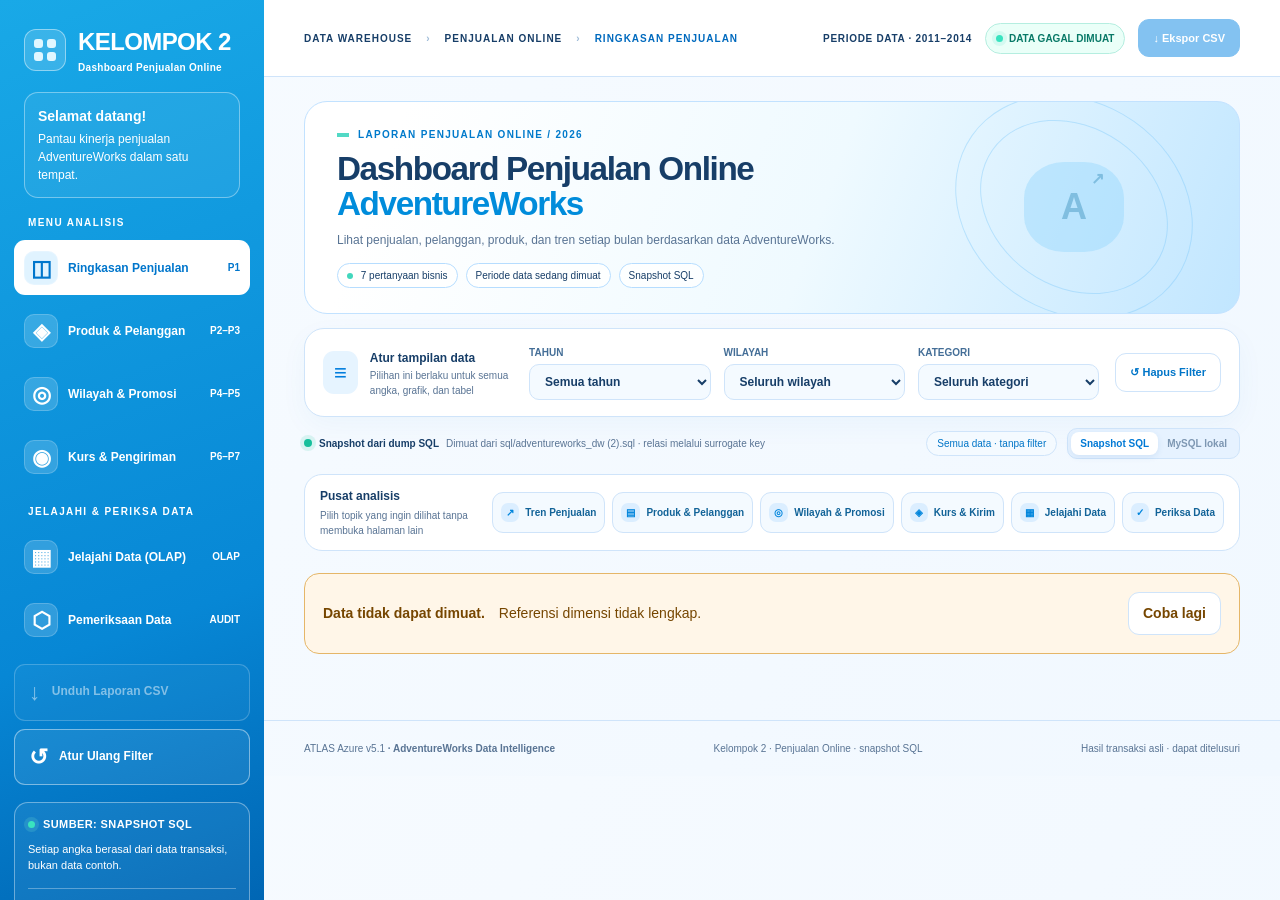
==== dashboard/index.html @ 4f537c94 "wip: simpan progres audit pertemuan 12" ====
<!doctype html>
<html lang="id">
<head>
  <meta charset="utf-8">
  <meta name="viewport" content="width=device-width, initial-scale=1">
  <meta name="theme-color" content="#0789d8">
  <meta name="color-scheme" content="light">
  <meta http-equiv="Content-Security-Policy" content="default-src &#39;none&#39;; script-src &#39;self&#39;; style-src &#39;self&#39; &#39;unsafe-inline&#39;; img-src &#39;self&#39; data:; connect-src &#39;self&#39;; font-src &#39;self&#39;; base-uri &#39;none&#39;; object-src &#39;none&#39;; form-action &#39;none&#39;">
  <meta name="description" content="AdventureWorks Online Sales Intelligence — dashboard berbasis data faktual dalam repository, dengan audit sumber dan OLAP explorer.">
  <title>ATLAS Azure v5.1 · Dashboard AdventureWorks</title>
  <link rel="stylesheet" href="assets/dashboard.css">
</head>
<body>
<a class="page-skip" href="#main-content">Langsung ke konten dashboard</a>
<div class="app-shell">
  <aside class="sidebar" id="sidebar" aria-label="Menu utama dashboard">
    <div class="sidebar-frame">
      <div class="brand">
        <div class="brand-glyph" aria-hidden="true"><i></i><i></i><i></i><i></i></div>
        <div><strong>KELOMPOK 2</strong><small>Dashboard Penjualan Online</small></div>
      </div>
      <div class="sidebar-intro"><strong>Selamat datang!</strong><span>Pantau kinerja penjualan AdventureWorks dalam satu tempat.</span></div>
      <div class="sidebar-main">
        <div class="workspace-label">MENU ANALISIS</div>
        <nav class="nav-stack" aria-label="Analisis penjualan">
          <button class="nav-item active" data-view="overview" type="button"><span class="nav-icon">◫</span><span>Ringkasan Penjualan</span><b>P1</b></button>
          <button class="nav-item" data-view="product" type="button"><span class="nav-icon">◈</span><span>Produk &amp; Pelanggan</span><b>P2–P3</b></button>
          <button class="nav-item" data-view="market" type="button"><span class="nav-icon">◎</span><span>Wilayah &amp; Promosi</span><b>P4–P5</b></button>
          <button class="nav-item" data-view="operations" type="button"><span class="nav-icon">◉</span><span>Kurs &amp; Pengiriman</span><b>P6–P7</b></button>
        </nav>
        <div class="workspace-label second">JELAJAHI &amp; PERIKSA DATA</div>
        <nav class="nav-stack" aria-label="Penelusuran dan pemeriksaan data">
          <button class="nav-item" data-view="olap" type="button"><span class="nav-icon">▦</span><span>Jelajahi Data (OLAP)</span><b>OLAP</b></button>
          <button class="nav-item" data-view="audit" type="button"><span class="nav-icon">⬡</span><span>Pemeriksaan Data</span><b>AUDIT</b></button>
        </nav>
      </div>
      <div class="sidebar-tools" aria-label="Tindakan cepat">
        <button class="sidebar-tool" id="sidebar-export" type="button"><span aria-hidden="true">↓</span> Unduh Laporan CSV</button>
        <button class="sidebar-tool" id="sidebar-reset" type="button"><span aria-hidden="true">↺</span> Atur Ulang Filter</button>
      </div>
      <div class="sidebar-bottom">
        <div class="side-data-label"><span class="live-dot"></span><span id="sidebar-source">SUMBER: SNAPSHOT SQL</span></div>
        <p>Setiap angka berasal dari data transaksi, bukan data contoh.</p>
        <div class="sidebar-divider"></div>
        <span class="side-caption">KELOMPOK 2 · DATA WAREHOUSE</span>
        <strong>AdventureWorks · 2026</strong>
      </div>
    </div>
  </aside>
  <div class="overlay" id="sidebar-overlay" hidden></div>
  <div class="main-shell">
    <header class="topbar"><button id="menu-toggle" class="icon-button mobile-menu" aria-label="Buka menu">☰</button><div class="crumb">DATA WAREHOUSE <span>›</span> PENJUALAN ONLINE <span>›</span> <strong id="crumb-current">RINGKASAN</strong></div><div class="top-actions"><span class="top-date">PERIODE DATA · 2011–2014</span><span class="status-chip"><i></i><span id="status-text">MEMUAT DATA</span></span><button class="toolbar-button" id="export-button" title="Unduh data sesuai filter">↓ <span>Ekspor CSV</span></button></div></header>
    <main id="main-content" tabindex="-1">
      <section class="hero"><div class="hero-glow"></div><div class="hero-content"><div class="eyebrow"><span class="tiny-block"></span> LAPORAN PENJUALAN ONLINE / 2026</div><h1 id="page-heading">Dashboard Penjualan Online<br><em>AdventureWorks</em></h1><p id="page-subtitle">Lihat penjualan, pelanggan, produk, dan tren setiap bulan berdasarkan data AdventureWorks.</p><div class="hero-pills"><span><i class="mini-dot"></i> 7 pertanyaan bisnis</span><span id="hero-months">Periode data sedang dimuat</span><span id="hero-source">Snapshot SQL</span></div></div><div class="hero-art" aria-hidden="true"><div class="orbit orbit-a"></div><div class="orbit orbit-b"></div><div class="orbit-center">A<span>↗</span></div><div class="grid-dots"></div></div></section>
      <section class="filter-deck" aria-label="Filter global"><div class="filter-head"><span class="filter-icon">≡</span><div><strong>Atur tampilan data</strong><small>Pilihan ini berlaku untuk semua angka, grafik, dan tabel</small></div></div><div class="filter-fields"><label>Tahun<select id="year-filter"><option value="">Semua tahun</option></select></label><label >Wilayah<select id="region-filter"><option value="">Seluruh wilayah</option></select></label><label>Kategori<select id="category-filter"><option value="">Seluruh kategori</option></select></label></div><button id="reset-button" class="reset-button">↺ Hapus Filter</button></section>
      <div class="source-row"><span class="source-notice"><span class="source-ring"></span><strong id="source-title">Snapshot dari dump SQL</strong><span id="source-description">Dimuat dari sql/adventureworks_dw (2).sql · relasi melalui surrogate key</span></span><span class="live-filter-chip" id="active-filter-count">Semua data · tanpa filter</span><div class="source-toggle" role="group" aria-label="Pilih sumber data"><button class="selected" id="mode-zip" aria-pressed="true">Snapshot SQL</button><button id="mode-live" aria-pressed="false" disabled title="Menunggu pemeriksaan ketersediaan API lokal">MySQL lokal</button></div></div>

      <section class="quick-panel" aria-label="Navigasi cepat untuk tujuh pertanyaan bisnis">
        <div class="quick-intro"><b>Pusat analisis</b><span>Pilih topik yang ingin dilihat tanpa membuka halaman lain</span></div>
        <div class="quick-actions">
          <button type="button" class="quick-action" data-jump="overview"><span class="qa-symbol" aria-hidden="true">↗</span><span>Tren Penjualan</span></button>
          <button type="button" class="quick-action" data-jump="product"><span class="qa-symbol" aria-hidden="true">▤</span><span>Produk &amp; Pelanggan</span></button>
          <button type="button" class="quick-action" data-jump="market"><span class="qa-symbol" aria-hidden="true">◎</span><span>Wilayah &amp; Promosi</span></button>
          <button type="button" class="quick-action" data-jump="operations"><span class="qa-symbol" aria-hidden="true">◈</span><span>Kurs &amp; Kirim</span></button>
          <button type="button" class="quick-action" data-jump="olap"><span class="qa-symbol" aria-hidden="true">▦</span><span>Jelajahi Data</span></button>
          <button type="button" class="quick-action" data-jump="audit"><span class="qa-symbol" aria-hidden="true">✓</span><span>Periksa Data</span></button>
        </div>
      </section>
      <div class="alert" id="error-banner" hidden><strong>Data tidak dapat dimuat.</strong><span id="error-message"></span><button id="retry-button">Coba lagi</button></div>
      <div class="data-content" id="data-content" aria-live="polite">
       <section class="view" id="view-overview">
        <div class="section-top"><div><span class="section-index">01 / RINGKASAN KINERJA</span><h2>Kinerja penjualan</h2></div><span class="section-note" id="date-range">—</span></div>
        <div class="kpi-grid">
          <article class="kpi kpi-featured"><div class="kpi-top"><span>Nilai Penjualan</span><span class="kpi-glyph">↗</span></div><strong id="kpi-revenue">—</strong><p>Total nilai dari seluruh detail transaksi</p><div class="kpi-shine"></div></article>
          <article class="kpi"><div class="kpi-top"><span>Pesanan Unik</span><span class="kpi-glyph">▢</span></div><strong id="kpi-orders">—</strong><p>Setiap nomor pesanan dihitung satu kali</p><div class="kpi-accent indigo"></div></article>
          <article class="kpi"><div class="kpi-top"><span>Pelanggan Aktif</span><span class="kpi-glyph">♧</span></div><strong id="kpi-customers">—</strong><p>Jumlah pelanggan yang melakukan pembelian</p><div class="kpi-accent teal"></div></article>
          <article class="kpi"><div class="kpi-top"><span>Rata-rata per Pesanan</span><span class="kpi-glyph">≈</span></div><strong id="kpi-aov">—</strong><p>Total penjualan dibagi jumlah pesanan</p><div class="kpi-accent amber"></div></article>
        </div>
        <div class="card full chart-card"><div class="card-head"><div><span class="section-index">P1 · TREN BULANAN</span><h3>Tren penjualan bulanan</h3><p>Lihat perkembangan penjualan setiap bulan. Arahkan kursor ke grafik untuk melihat angka.</p></div><div class="chart-meta"><strong id="trend-months">—</strong><small>bulan terpilih</small></div></div><div class="line-wrap"><svg id="sales-chart" viewBox="0 0 900 280" role="img" aria-label="Grafik nilai penjualan setiap bulan"></svg></div><div class="chart-footer"><span><i class="legend-swatch"></i> Nilai penjualan</span><span>Rentang waktu transaksi · per bulan</span></div></div>
        <div class="two-col"><article class="card"><div class="card-head"><div><span class="section-index">P2 · KONTRIBUSI KATEGORI</span><h3>Kategori paling bernilai</h3><p>Persentase kontribusi terhadap total nilai penjualan.</p></div></div><div class="metric-bars" id="overview-categories"></div></article><article class="card"><div class="card-head"><div><span class="section-index">P4 · WILAYAH PENJUALAN</span><h3>Wilayah teratas</h3><p>Perbandingan nilai penjualan dari masing-masing wilayah.</p></div></div><div class="metric-bars" id="overview-territories"></div></article></div>
       </section>
       <section class="view" id="view-product" hidden><div class="section-top"><div><span class="section-index">02 / PRODUK DAN PELANGGAN</span><h2>Produk & pelanggan</h2></div><span class="section-note">P2 · P3</span></div><div class="mini-kpi-row"><div class="mini-kpi"><span>Unit Terjual</span><strong id="products-units">—</strong></div><div class="mini-kpi"><span>Kategori Berkontribusi</span><strong id="products-category-count">—</strong></div><div class="mini-kpi"><span>Produk Teratas</span><strong class="long-kpi" id="products-leading">—</strong></div></div><div class="two-col"><article class="card"><div class="card-head"><div><span class="section-index">P2 · PERINGKAT PRODUK</span><h3>Produk dengan penjualan tertinggi</h3><p>Peringkat produk berdasarkan data yang sedang kamu pilih.</p></div></div><div class="metric-bars" id="product-bars"></div></article><article class="card"><div class="card-head"><div><span class="section-index">P2 · KOMPOSISI KATEGORI</span><h3>Komposisi kategori</h3><p>Nilai penjualan dan jumlah unit untuk setiap kategori.</p></div></div><div class="mix-list" id="category-mix"></div></article></div><article class="card full"><div class="card-head"><div><span class="section-index">P3 · PELANGGAN TERATAS</span><h3>Pelanggan dengan kontribusi terbesar</h3><p>Setiap pesanan pelanggan dihitung satu kali.</p></div></div><div class="search-tools"><label for="customer-search">Cari pelanggan pada data terpilih</label><input id="customer-search" type="search" autocomplete="off" maxlength="100" placeholder="Ketik nama atau ID pelanggan…" aria-label="Cari dalam tabel pelanggan teratas" /><small id="customer-search-count">Mencari seluruh pelanggan pada filter aktif</small></div><div class="table-scroller"><table><thead><tr><th>#</th><th>Pelanggan</th><th class="right">Pesanan</th><th class="right">Nilai penjualan</th></tr></thead><tbody id="customers-table"></tbody></table></div></article></section>
       <section class="view" id="view-market" hidden><div class="section-top"><div><span class="section-index">03 / WILAYAH DAN PROMOSI</span><h2>Wilayah & promosi</h2></div><span class="section-note">P4 · P5</span></div><div class="two-col"><article class="card"><div class="card-head"><div><span class="section-index">P4 · PERINGKAT WILAYAH</span><h3>Penjualan per wilayah</h3><p>Berdasarkan wilayah penjualan yang tercatat pada transaksi.</p></div></div><div class="metric-bars" id="market-territories"></div></article><article class="card"><div class="card-head"><div><span class="section-index">P4 · KONTRIBUSI REGIONAL</span><h3>Distribusi grup regional</h3><p>Amerika Utara, Eropa, dan Pasifik.</p></div></div><div class="mix-list" id="region-mix"></div></article></div><article class="card full"><div class="card-head"><div><span class="section-index">P5 · ANALISIS PROMOSI</span><h3>Promosi yang tercatat pada transaksi</h3><p>Persentase program promosi berbeda dari diskon yang benar-benar terpakai.</p></div><div class="highlight-stat"><strong id="tagged-sales">—</strong><small>revenue berlabel promosi</small></div></div><div class="table-scroller"><table><thead><tr><th>Program promosi</th><th>Jenis</th><th class="right">Tarif referensi</th><th class="right">Detail</th><th class="right">Pesanan</th><th class="right">Nilai penjualan</th></tr></thead><tbody id="promos-table"></tbody></table></div></article><article class="insights-strip"><div><span class="insights-label">P5 · ESTIMASI DISKON PROMOSI</span><strong id="promo-estimate">—</strong><small>Nilai perkiraan berdasarkan persentase promosi, bukan potongan harga yang benar-benar diterapkan.</small></div><div><span class="insights-label">P3 · PELANGGAN BERNILAI TINGGI</span><strong id="vip-count">—</strong><small>Pelanggan dengan nilai penjualan di atas 10.000 satuan sumber pada pilihan filter saat ini</small></div><div><span class="insights-label">P3 · PELANGGAN BERULANG</span><strong id="repeat-count">—</strong><small>Pelanggan yang melakukan setidaknya dua pesanan berbeda</small></div></article>
       </section>
       <section class="view" id="view-operations" hidden><div class="section-top"><div><span class="section-index">04 / KURS DAN PENGIRIMAN</span><h2>Kurs & pengiriman</h2></div><span class="section-note">P6 · P7</span></div><div class="two-col"><article class="card"><div class="card-head"><div><span class="section-index">P6 · KELENGKAPAN DATA KURS</span><h3>Referensi kurs per pesanan</h3><p>Pesanan tanpa referensi kurs tidak otomatis berarti menggunakan dolar AS.</p></div></div><div class="donut-layout"><div class="donut" id="rate-donut"><div><strong id="rate-pct">—</strong><small>memiliki kurs</small></div></div><div class="donut-legend" id="rate-legend"></div></div><p class="small-note">Metrik ini memakai Setiap nomor pesanan dihitung satu kali — bukan jumlah baris detail.</p></article><article class="card"><div class="card-head"><div><span class="section-index">P7 · METODE PENGIRIMAN</span><h3>Metode pengiriman</h3><p>Jumlah pesanan berdasarkan cara pengiriman yang tercatat.</p></div></div><div class="metric-bars" id="shipping-bars"></div><div class="ops-footnote" id="shipping-note">Distribusi dihitung dari data terpilih.</div></article></div><article class="card full"><div class="card-head"><div><span class="section-index">P6 · RINCIAN MATA UANG</span><h3>Distribusi kode tujuan kurs</h3><p>Pesanan tanpa informasi kurs ditampilkan tersendiri, bukan dianggap sebagai transaksi USD.</p></div></div><div class="table-scroller"><table><thead><tr><th>Kode tujuan / status</th><th class="right">Pesanan unik</th><th class="right">Nilai penjualan</th><th class="right">Proporsi pesanan</th></tr></thead><tbody id="currencies-table"></tbody></table></div></article><article class="insights-strip mini"><div><span class="insights-label">P6 · TIDAK ADA REFERENSI KURS</span><strong id="unknown-rate-percent">—</strong><small>Proporsi pesanan yang tidak memiliki referensi kurs</small></div><div><span class="insights-label">INTERPRETASI</span><strong>Tanpa kurs ≠ pasti USD</strong><small>Referensi kurs yang kosong bukan berarti nilainya nol atau mata uangnya pasti dolar AS.</small></div></article></section>
       <section class="view" id="view-olap" hidden><div class="section-top"><div><span class="section-index">05 / JELAJAHI DATA OLAP</span><h2>Penelusuran OLAP</h2></div><span class="section-note">DRILL · SLICE · DICE</span></div><div class="olap-intro"><div class="olap-icon">▦</div><div><strong>Lihat data dari beberapa sudut pandang menggunakan data snapshot SQL.</strong><p>Penelusuran di halaman ini memakai agregasi JavaScript dari snapshot SQL, bukan hasil menjalankan MDX pada server Mondrian. Kode cube XML dan kueri MDX tersedia dalam paket OLAP terpisah.</p></div></div><div class="card full"><div class="card-head"><div><span class="section-index">PILIH SUDUT PANDANG DATA</span><h3>Pilih informasi yang ingin ditelusuri</h3><p>Semua angka mengikuti filter global di bagian atas.</p></div><div class="olap-controls"><label>Hierarki<select id="olap-hierarchy"><option value="time">Waktu</option><option value="product">Produk</option><option value="geo">Wilayah</option><option value="customer">Tipe pelanggan</option><option value="promo">Tipe promosi</option><option value="currency">Kurs / mata uang</option><option value="ship">Metode kirim</option></select></label><label>Ukuran<select id="olap-measure"><option value="revenue">Nilai Penjualan</option><option value="orders">Pesanan Unik</option><option value="units">Unit Terjual</option></select></label></div></div><div class="drill-toolbar"><div class="drill-steps" id="drill-steps"></div><div class="drill-actions"><button id="drill-back">← Naik level</button><button id="drill-next">Drill down →</button></div></div><div class="olap-bars" id="olap-bars"></div><p class="small-note" id="olap-note">—</p></div><div class="two-col"><article class="card"><div class="card-head"><div><span class="section-index">UKURAN ANALISIS</span><h3>Definisi ukuran</h3></div></div><div class="measure-list"><div><b>Sales Amount</b><span>SUM(line_total), aditif</span></div><div><b>Distinct Orders</b><span>COUNT(DISTINCT sales_order_id), nonaditif</span></div><div><b>Rata-rata per Pesanan</b><span>Sales Amount / Distinct Orders</span></div><div><b>Order Quantity</b><span>SUM(order_qty), aditif</span></div></div></article><article class="card"><div class="card-head"><div><span class="section-index">BERKAS PENDUKUNG MONDRIAN</span><h3>Berkas OLAP untuk pengujian Mondrian</h3></div></div><p class="file-list"><code>olap/adventureworks_online_sales.xml</code><span>XML schema Mondrian</span><code>olap/mdx/01-07-pertanyaan-bisnis.mdx</code><span>MDX P1–P7 + calculated member</span><code>olap/sql/rekonsiliasi_cube.sql</code><span>Verifikasi kesesuaian cube terhadap DW</span></p><p class="small-note">Runtime Mondrian/MDX belum dapat diverifikasi dari browser ini. Uji dengan Schema Workbench/Mondrian.</p></article></div></section>
       <section class="view" id="view-audit" hidden><div class="section-top"><div><span class="section-index">06 / PEMERIKSAAN DATA</span><h2>Pemeriksaan sumber & kualitas data</h2></div><span class="section-note">DATA ASLI · DAPAT DITELUSURI</span></div><div class="audit-hero"><div><span class="section-index">ASAL DATA</span><h3>Sumber dan hasil pemeriksaan</h3><p id="source-file">Arsip SQL pilihan: adventureworks_dw (2).sql</p></div><span class="verified-mark">✓ AGREGASI<br>TERVERIFIKASI</span></div><div class="audit-grid"><article class="card"><span class="section-index">PEMERIKSAAN DETAIL TRANSAKSI</span><h3 id="audit-rows">—</h3><p>Detail terpilih / detail unik</p></article><article class="card"><span class="section-index">KESESUAIAN JUMLAH PESANAN</span><h3 id="audit-orders">—</h3><p>Pesanan unik (bukan jumlah detail)</p></article><article class="card"><span class="section-index">REFERENSI KURS</span><h3 id="audit-rate">—</h3><p>Pesanan tanpa referensi kurs yang diketahui</p></article><article class="card"><span class="section-index">DISKON YANG DITERAPKAN</span><h3 id="audit-discount">—</h3><p>Baris dengan UnitPriceDiscount > 0</p></article></div><article class="card full"><div class="card-head"><div><span class="section-index">SUMBER DATA DAN BATAS PENGUJIAN</span><h3>Bagian yang sudah diperiksa dan masih perlu diuji</h3></div></div><div class="audit-rows"><div><span class="audit-dot ok"></span><div><b>Snapshot dibangun dari dump SQL proyek.</b><p>Seluruh detail fakta dimuat, lalu dihubungkan ke dimensi melalui surrogate key. Jumlah dan nilai pada halaman ini mengikuti filter global.</p></div></div><div><span class="audit-dot ok"></span><div><b>Definisi metrik dapat ditelusuri.</b><p>Penjualan = SUM(line_total), pesanan = COUNT(DISTINCT sales_order_id), unit = SUM(order_qty), pelanggan aktif = customer_id bisnis unik yang diketahui. Nilai penjualan ditampilkan dalam satuan sumber tanpa mengasumsikan konversi mata uang.</p></div></div><div><span class="audit-dot warn"></span><div><b>Unknown member dan kelengkapan referensi.</b><p id="audit-references">Menunggu data.</p><p id="audit-unknown">Menunggu data.</p></div></div><div><span class="audit-dot warn"></span><div><b>Eksplorasi snapshot berbeda dari eksekusi Mondrian.</b><p>Drill-down di browser merupakan agregasi JavaScript. Validasi XML tidak membuktikan kueri MDX berhasil dieksekusi; lihat laporan audit untuk bukti runtime.</p></div></div><div><span class="audit-dot warn"></span><div><b>Keterbatasan sumber.</b><p id="audit-source-notes">Dump historis tidak membuktikan keberhasilan ETL ulang atau kepatuhan standar kalender resmi.</p></div></div></div><div class="security-footnote"><span aria-hidden="true">?</span><span><strong>Sumber lokal:</strong> mode MySQL hanya tersedia ketika pemeriksaan API berhasil. Kredensial tetap berada di server. Snapshot tidak memerlukan kredensial database.</span></div><div class="hash-row">SOURCE SHA-256 <code id="source-hash">—</code></div></article></section>
      </div>
    </main>
    <footer class="footer"><span>ATLAS Azure v5.1 <b>· AdventureWorks Data Intelligence</b></span><span>Kelompok 2 · Penjualan Online · <span id="footer-source">snapshot SQL</span></span><span>Hasil transaksi asli · dapat ditelusuri</span></footer>
  </div>
</div>

<script src="assets/dashboard.js" defer></script>
</body>
</html>
---- dashboard/assets/dashboard.css ----
﻿/* Kelompok 2 — styles for the existing dashboard layout. */
:root{color-scheme:light;--blue:#007ddd;--ink:#173e68;--muted:#597494;--line:#cfe4fa;--pale:#f2f8fe;--teal:#05a992;--shadow:0 9px 28px #1b70ba0b}*{box-sizing:border-box}body{margin:0;background:linear-gradient(120deg,#f7fbff,#f1f8ff);font:14px/1.5 "Segoe UI",Arial,sans-serif;color:var(--ink)}button,input,select{font:inherit}button,select{cursor:pointer}button{color:inherit}button:disabled{cursor:not-allowed;opacity:.5}button,input,select,a{outline-offset:4px}button:focus-visible,input:focus-visible,select:focus-visible,a:focus-visible,[tabindex]:focus-visible{outline:3px solid #eea81e}[hidden]{display:none!important}h1,h2,h3,p{margin:0}h2{font-size:23px;line-height:1.25;margin-top:5px}h3{font-size:18px;line-height:1.4}a{color:#0067bd}small{font-size:12px}button{border:1px solid var(--line);background:white;border-radius:11px;padding:10px 14px;font-weight:650}button:hover:not(:disabled){background:#edf7ff;border-color:#88bffa}.page-skip{position:fixed;left:10px;top:-100px;z-index:100;background:white;padding:12px}.page-skip:focus{top:10px}.sidebar{width:264px;position:fixed;inset:0 auto 0 0;background:linear-gradient(160deg,#19a9e7,#0787d5 68%,#0066b4);color:white;z-index:30;overflow:auto}.sidebar-frame{padding:24px 14px;min-height:100%;display:flex;flex-direction:column;gap:17px}.brand{display:flex;align-items:center;gap:12px;padding:0 10px}.brand strong{font-size:24px;letter-spacing:-.6px;white-space:nowrap}.brand small{display:block;font-size:10px;font-weight:600;letter-spacing:.3px}.brand-glyph{width:42px;height:42px;border:1px solid #ffffff70;border-radius:12px;background:#ffffff26;padding:9px;display:grid;grid-template-columns:1fr 1fr;gap:4px;flex:none}.brand-glyph i{border-radius:3px;background:#e1f7ff}.sidebar-intro,.sidebar-bottom{margin:0 10px;padding:13px;border:1px solid #ffffff60;border-radius:14px;background:#ffffff10}.sidebar-intro span{display:block;font-size:12px;margin-top:3px}.workspace-label{font-size:10px;letter-spacing:1.4px;font-weight:750;margin:0 14px 10px}.workspace-label.second{margin-top:20px}.nav-stack{display:flex;flex-direction:column;gap:8px}.nav-item{border:0;display:flex;align-items:center;gap:10px;min-height:55px;color:white;background:transparent;padding:10px;text-align:left;font-size:12px}.nav-item>b{font-size:10px;margin-left:auto}.nav-item.active,.nav-item:hover:not(:disabled){background:white;color:#0076cc}.nav-icon{display:grid;place-items:center;width:34px;height:34px;border-radius:10px;background:#ffffff2a;border:1px solid #ffffff30;font-size:22px;flex:none}.active .nav-icon{background:#e0f3ff}.sidebar-tools{display:grid;gap:8px}.sidebar-tool{background:#ffffff14;border-color:#ffffff70;color:white;text-align:left;font-size:12px}.sidebar-tool:hover:not(:disabled){color:#0068b8}.sidebar-tool>span{font-size:23px;vertical-align:middle;margin-right:8px}.sidebar-bottom{margin:0;font-size:11px}.side-data-label{font-weight:750;letter-spacing:.4px;display:flex;align-items:center;gap:8px}.sidebar-bottom p{margin:8px 0}.sidebar-divider{height:1px;background:#ffffff50;margin:14px 0}.side-caption{display:block;font-size:9px;letter-spacing:1px}.sidebar-bottom>strong{font-size:12px}.main-shell{margin-left:264px;min-width:0}.topbar{height:77px;display:flex;align-items:center;justify-content:space-between;gap:12px;padding:0 40px;border-bottom:1px solid var(--line);background:#fff}.crumb{font-size:10px;font-weight:800;letter-spacing:1px;display:flex;align-items:center;gap:14px}.crumb>span{color:#9ebbd8}.crumb strong{color:#006abe}.top-actions{display:flex;align-items:center;gap:13px}.top-date{font-size:10px;font-weight:750;letter-spacing:.7px}.status-chip{background:#eafff8;color:#087967;border:1px solid #b5eee0;padding:7px 10px;border-radius:22px;font-size:10px;font-weight:800;white-space:nowrap;display:flex;align-items:center;gap:6px}.status-chip i,.live-dot{display:inline-block;background:#39e3bf;border-radius:50%;width:7px;height:7px;box-shadow:0 0 0 4px #76e5cf30}.toolbar-button{background:#0987e5;color:white;border-color:#0987e5;font-size:11px;white-space:nowrap}.mobile-menu{display:none}main{padding:24px 40px 48px}.hero{position:relative;overflow:hidden;border:1px solid #c2e2ff;border-radius:23px;background:linear-gradient(110deg,#fff 10%,#effaff 55%,#c1e6ff);padding:25px 32px;min-height:195px}.hero-content{position:relative;z-index:1;max-width:80%}.eyebrow,.section-index{font-size:10px;font-weight:800;letter-spacing:.7px;color:#007acb}.eyebrow{letter-spacing:1.3px;margin-bottom:10px}.tiny-block{display:inline-block;width:12px;height:4px;background:#52d9c5;vertical-align:middle;margin-right:5px}h1{font-size:clamp(26px,2.6vw,39px);line-height:1.05;letter-spacing:-1.4px;margin-bottom:9px}h1 em{font-style:normal;color:#008cdb}.hero p{font-size:12px;color:var(--muted)}.hero-pills{display:flex;flex-wrap:wrap;gap:8px;margin-top:14px}.hero-pills>span{padding:4px 9px;border:1px solid #b6ddff;border-radius:18px;background:#ffffffc0;font-size:10px}.mini-dot{display:inline-block;background:#42d7bd;width:6px;height:6px;border-radius:50%;margin-right:5px}.hero-art{position:absolute;right:40px;top:0;width:250px;height:210px;opacity:.4}.orbit{position:absolute;border:1px solid #7bc8fa;border-radius:50%;inset:0;transform:rotate(35deg)}.orbit-b{inset:25px}.orbit-center{position:absolute;inset:60px 75px;display:grid;place-content:center;font-size:36px;font-weight:800;border-radius:40%;background:#8ed5fc;color:#0075b2}.orbit-center span{position:absolute;right:20px;top:5px;font-size:16px}.filter-deck{margin-top:14px;background:white;border:1px solid var(--line);border-radius:20px;display:flex;align-items:center;gap:16px;padding:16px 18px;box-shadow:var(--shadow)}.filter-head{display:flex;align-items:center;gap:12px;flex:1;min-width:175px}.filter-head strong{font-size:12px}.filter-head small{display:block;color:var(--muted);max-width:180px;font-size:10px}.filter-icon{background:#e6f4ff;color:var(--blue);padding:5px 11px;border-radius:11px;font-size:22px}.filter-fields{display:grid;grid-template-columns:repeat(3,minmax(0,1fr));gap:13px;flex:3}.filter-fields label,.olap-controls label{font-size:10px;font-weight:800;text-transform:uppercase;color:#446e97;display:block}select,input{border:1px solid var(--line);border-radius:10px;padding:9px 11px;background:#f4faff;color:var(--ink);min-width:0;max-width:100%;font-size:12px}select{width:100%;margin-top:4px}.reset-button{font-size:11px;white-space:nowrap;color:#0075c8}.source-row{display:flex;gap:10px;align-items:center;flex-wrap:wrap;font-size:10px;margin:11px 0 15px}.source-notice{display:flex;align-items:center;gap:7px;flex:1;flex-wrap:wrap}.source-notice>span:last-child{color:var(--muted)}.source-ring{height:8px;width:8px;background:#16bf9c;border-radius:50%;box-shadow:0 0 0 4px #16bf9c22}.live-filter-chip{border:1px solid var(--line);border-radius:20px;padding:4px 10px;color:#0075c7;background:#f4faff}.source-toggle{display:flex;padding:3px;background:#e6f2ff;border:1px solid var(--line);border-radius:10px}.source-toggle button{padding:4px 9px;border:0;border-radius:8px;font-size:10px;background:transparent}.source-toggle button.selected{background:white;color:#0079d5;box-shadow:0 2px 6px #2070b51c}.quick-panel{display:flex;align-items:center;gap:18px;background:white;border:1px solid var(--line);border-radius:18px;padding:12px 15px;margin-bottom:22px}.quick-intro{font-size:12px;flex:1}.quick-intro span{display:block;font-size:10px;color:var(--muted);margin-top:3px}.quick-actions{display:flex;gap:7px;flex-wrap:wrap}.quick-action{display:flex;align-items:center;gap:6px;background:#f4faff;font-size:10px;padding:10px 8px;color:#126398}.qa-symbol{background:#dbeeff;padding:2px 5px;border-radius:7px;color:#0085dc}.section-top{display:flex;align-items:end;justify-content:space-between;gap:12px;margin:18px 0 14px}.section-note{font-size:11px;font-weight:650;color:#527da4}.kpi-grid{display:grid;grid-template-columns:repeat(4,minmax(0,1fr));gap:12px}.kpi{position:relative;border-radius:18px;padding:18px;color:white;background:linear-gradient(130deg,#f56075,#ce3b5b);overflow:hidden;min-height:150px}.kpi-featured{background:linear-gradient(130deg,#088ce7,#1761c8)}.kpi:nth-child(3){background:linear-gradient(130deg,#12b89f,#009d9d)}.kpi:nth-child(4){background:linear-gradient(130deg,#e5a123,#dd841a)}.kpi-top{display:flex;align-items:center;justify-content:space-between;font-size:11px;font-weight:700;gap:6px}.kpi-glyph{border-radius:10px;background:#ffffff2a;border:1px solid #ffffff2f;padding:2px 7px;font-size:20px}.kpi>strong{font-size:clamp(21px,2.2vw,32px);line-height:1.2;display:block;margin:20px 0 8px;letter-spacing:-.8px;overflow-wrap:anywhere}.kpi p{font-size:10px;position:relative;z-index:1}.card{border:1px solid var(--line);border-radius:20px;background:white;padding:22px;box-shadow:var(--shadow);min-width:0}.card.full{margin-top:14px}.card-head{display:flex;justify-content:space-between;gap:18px;align-items:start;margin-bottom:22px}.card-head h3{margin-top:3px}.card-head p{font-size:12px;color:var(--muted);margin-top:4px}.chart-meta{text-align:right;flex:none}.chart-meta strong{display:block;color:#0084d9;font-size:23px}.chart-meta small{color:var(--muted)}.line-wrap{width:100%;min-width:0}.line-wrap svg{width:100%;height:auto;display:block;min-height:170px;overflow:visible}.chart-footer{margin-top:13px;border-top:1px solid #e7eff7;padding-top:13px;display:flex;justify-content:space-between;gap:12px;color:var(--muted);font-size:10px}.legend-swatch{display:inline-block;width:9px;height:9px;border-radius:3px;background:var(--blue);margin-right:6px}.two-col{display:grid;grid-template-columns:repeat(2,minmax(0,1fr));gap:16px;margin-top:16px}.bar-item{margin:0 0 17px}.bar-top,.bar-meta{display:flex;justify-content:space-between;gap:14px;font-size:12px}.bar-top>span{overflow-wrap:anywhere}.bar-top strong{color:#0076bf;white-space:nowrap;font-size:12px}.bar-track{height:9px;border-radius:10px;background:#e8f3ff;margin:6px 0;overflow:hidden}.bar-fill{height:100%;border-radius:10px;background:linear-gradient(90deg,#09a6e8,#0565d9)}.bar-meta{font-size:10px;color:var(--muted)}.mini-kpi-row{display:grid;grid-template-columns:repeat(3,minmax(0,1fr));gap:14px}.mini-kpi{background:white;border:1px solid var(--line);padding:19px;border-radius:16px}.mini-kpi>span{display:block;font-size:12px;color:var(--muted)}.mini-kpi strong{display:block;font-size:25px;margin-top:6px;color:#0078c8}.mini-kpi strong.long-kpi{font-size:18px}.mix-item{display:flex;justify-content:space-between;gap:16px;border-bottom:1px solid #e8eff7;padding:13px 0;font-size:12px}.mix-item:first-child{padding-top:0}.mix-item strong{display:block;color:#0075c7}.mix-item small{display:block;color:var(--muted);margin-top:3px}.mix-item>div:last-child{text-align:right}.search-tools{display:flex;align-items:center;gap:12px;flex-wrap:wrap;margin-bottom:15px}.search-tools label{font-size:12px;font-weight:650}.search-tools input{flex:1;min-width:150px}.search-tools small{color:var(--muted)}.table-scroller{overflow:auto;width:100%;max-width:100%;border-radius:10px}.table-scroller:focus{outline-offset:-3px}table{border-collapse:collapse;width:100%;font-size:12px;white-space:nowrap}th,td{padding:13px 12px;text-align:left;border-bottom:1px solid #e5eff9}th{background:#f0f7fe;color:#507497;font-size:10px;text-transform:uppercase;letter-spacing:.4px}td:first-child{font-weight:600}.right,td.numeric{text-align:right}.table-scroller tbody tr:hover{background:#f8fbff}.highlight-stat{text-align:right;flex:none}.highlight-stat strong{display:block;color:#0081d0;font-size:23px}.highlight-stat small{font-size:10px;color:var(--muted)}.insights-strip{display:grid;grid-template-columns:repeat(3,minmax(0,1fr));background:linear-gradient(110deg,#e6f4ff,#f8fcff);border:1px solid var(--line);border-radius:18px;margin-top:16px;padding:22px;gap:25px}.insights-strip.mini{grid-template-columns:1fr 2fr}.insights-label{display:block;font-weight:800;letter-spacing:.5px;font-size:10px;color:#007ac8}.insights-strip strong{display:block;font-size:25px;margin:7px 0}.insights-strip small{display:block;color:var(--muted)}.donut-layout{display:flex;align-items:center;gap:28px;justify-content:center;margin:26px 0}.donut{width:155px;height:155px;border-radius:50%;background:conic-gradient(#0795e2 0%,#e2f1ff 0);padding:19px;flex:none}.donut>div{border-radius:50%;background:white;width:100%;height:100%;display:flex;flex-direction:column;align-items:center;justify-content:center}.donut strong{font-size:27px}.donut small{font-size:10px;color:var(--muted)}.donut-legend>div{margin:13px 0;font-size:12px}.donut-legend strong{display:block;font-size:18px;color:#0079c8}.small-note,.ops-footnote{font-size:11px;color:var(--muted);margin-top:14px}.olap-intro{display:flex;gap:16px;background:#e9f6ff;border:1px solid var(--line);border-radius:16px;padding:20px;margin-bottom:15px}.olap-intro p{font-size:12px;margin-top:5px;color:var(--muted)}.olap-icon{font-size:30px;color:#0086d7}.olap-controls{display:flex;gap:10px;min-width:250px}.olap-controls label{flex:1}.drill-toolbar{display:flex;justify-content:space-between;gap:12px;align-items:center;flex-wrap:wrap;margin-bottom:20px}.drill-steps{display:flex;flex-wrap:wrap;gap:7px;font-size:12px}.drill-steps span{border:1px solid var(--line);padding:4px 8px;border-radius:8px;background:#f1f8ff}.drill-actions{display:flex;gap:8px}.drill-actions button{font-size:11px}.olap-member{width:100%;text-align:left;padding:12px;margin:0 0 8px;display:block;background:#f8fbff}.olap-member.selected{border-color:#007fe0;box-shadow:inset 3px 0 #007fe0}.olap-member .bar-top{align-items:center}.olap-member .bar-track{height:7px}.measure-list>div{border-bottom:1px solid #e9f1f8;padding:11px 0;display:flex;justify-content:space-between;gap:15px;font-size:12px}.measure-list span{color:var(--muted);text-align:right}.file-list{display:grid;gap:4px;font-size:12px}.file-list code{overflow-wrap:anywhere;white-space:normal;font-size:11px;color:#0069b8}.file-list span{font-size:10px;color:var(--muted);margin-bottom:7px}.audit-hero{display:flex;justify-content:space-between;gap:16px;align-items:center;background:linear-gradient(110deg,#e0f3ff,#f5fbff);border:1px solid var(--line);border-radius:18px;padding:24px}.audit-hero h3{font-size:24px;margin:8px 0}.audit-hero p{color:var(--muted);font-size:12px;overflow-wrap:anywhere}.verified-mark{text-align:center;color:#007b69;background:#d8f8ed;border:1px solid #b2e8db;padding:13px;border-radius:50%;font-size:10px;font-weight:800;flex:none}.audit-grid{display:grid;grid-template-columns:repeat(4,minmax(0,1fr));gap:14px;margin-top:16px}.audit-grid .card{padding:18px}.audit-grid h3{font-size:24px;margin:10px 0}.audit-grid p{font-size:11px;color:var(--muted)}.audit-rows>div{display:flex;gap:14px;margin:18px 0;font-size:13px}.audit-rows p{color:var(--muted);font-size:12px;margin-top:5px}.audit-dot{width:9px;height:9px;border-radius:50%;flex:none;margin-top:6px}.audit-dot.ok{background:#04b89b}.audit-dot.warn{background:#e8a52c}.security-footnote{display:flex;gap:12px;border:1px solid var(--line);border-radius:12px;background:#f5faff;padding:14px;font-size:11px;margin-top:20px;color:var(--muted)}.hash-row{font-size:10px;font-weight:700;color:var(--muted);margin-top:20px}.hash-row code{display:block;font-size:11px;font-weight:400;overflow-wrap:anywhere;margin-top:5px}.footer{display:flex;justify-content:space-between;gap:18px;flex-wrap:wrap;border-top:1px solid var(--line);padding:20px 40px;font-size:10px;color:var(--muted)}.alert{border:1px solid #e5b668;background:#fff6e8;color:#764600;border-radius:15px;padding:18px;margin:18px 0;display:flex;flex-wrap:wrap;align-items:center;gap:14px}.alert span{flex:1;min-width:150px}.empty-state{padding:22px;text-align:center;border:1px dashed var(--line);border-radius:12px;color:var(--muted);font-size:12px}.overlay{position:fixed;inset:0;background:#16334f77;z-index:25}.load-note{padding:30px;text-align:center}.data-content[aria-busy=true]{opacity:.5}.customer-pagination{display:flex;align-items:center;justify-content:space-between;gap:10px;margin-top:15px;font-size:11px}.customer-pagination button{font-size:11px}.summary-note{font-size:11px;color:var(--muted);margin:8px 0}.trend-table{margin-top:12px}.trend-table summary{font-size:11px;cursor:pointer;color:#0077c8}.live-region{position:absolute;width:1px;height:1px;overflow:hidden;clip:rect(0,0,0,0);white-space:nowrap}
@media(min-width:1700px){main{max-width:1550px;margin:auto}.topbar{padding-left:50px;padding-right:50px}}
@media(max-width:1279px){.sidebar{width:235px}.main-shell{margin-left:235px}.brand strong{font-size:21px}.brand-glyph{width:35px;height:35px;padding:7px}.brand{gap:8px;padding:0 5px}.topbar{padding:0 24px}.top-date{display:none}.crumb{gap:9px;font-size:9px}main{padding:22px 24px 40px}.quick-panel{display:block}.quick-actions{margin-top:10px}.quick-action{flex:1}.filter-deck{flex-wrap:wrap}.filter-head{flex-basis:100%;min-width:0}.filter-head small{max-width:none}.kpi-grid{grid-template-columns:repeat(2,minmax(0,1fr))}.kpi>strong{font-size:30px}.audit-grid{grid-template-columns:repeat(2,minmax(0,1fr))}.footer{padding:20px 24px}.hero-art{right:-25px}.card-head{flex-wrap:wrap}.olap-controls{min-width:0;width:100%}}
@media(max-width:900px){.sidebar{transform:translateX(-100%);transition:transform .2s ease;width:264px}.sidebar.open{transform:translateX(0)}.main-shell{margin-left:0}.mobile-menu{display:block;flex:none}.topbar{padding:0 20px;height:65px}.crumb{flex:1}.top-actions{gap:7px}.topbar .toolbar-button span{display:none}.hero-content{max-width:90%}.quick-action{min-width:125px}.filter-fields{flex-basis:80%}.insights-strip{gap:18px}.card{padding:20px}}
@media(max-width:600px){body{font-size:13px}.topbar{padding:0 12px;gap:8px}.crumb{font-size:8px;letter-spacing:.3px;gap:5px}.crumb>span:first-of-type,.crumb>strong{display:none}.status-chip{font-size:8px;padding:6px}.toolbar-button{padding:8px}.icon-button{padding:5px 10px;font-size:19px}main{padding:16px 12px 30px}.hero{padding:22px 20px;min-height:200px}.hero-content{max-width:100%}.hero-art{opacity:.15;right:-100px}h1{font-size:29px;letter-spacing:-1px}.hero p{font-size:11px}.eyebrow{font-size:9px}.hero-pills{gap:6px}.hero-pills>span{font-size:9px}.filter-deck{padding:14px;gap:13px}.filter-fields{grid-template-columns:1fr;flex-basis:100%;gap:8px}.filter-fields label{display:grid;grid-template-columns:65px 1fr;align-items:center}.filter-fields select{margin:0}.reset-button{width:100%}.source-row{font-size:9px}.source-toggle{margin-left:auto}.quick-panel{padding:13px}.quick-action{min-width:100px;flex-basis:30%;font-size:9px;padding:9px 6px;gap:5px}.quick-intro span{font-size:10px}.kpi-grid{gap:9px}.kpi{padding:14px;min-height:145px;border-radius:15px}.kpi-top{font-size:10px}.kpi-glyph{font-size:16px;padding:2px 5px}.kpi>strong{font-size:23px;margin:18px 0 8px}.kpi p{font-size:9px}.two-col{grid-template-columns:1fr;gap:13px}.card{padding:17px;border-radius:16px}.card-head{margin-bottom:18px;gap:10px}h2{font-size:22px}h3{font-size:17px}.card-head p{font-size:11px}.section-top{align-items:start}.section-note{font-size:9px;text-align:right;max-width:105px}.section-index{font-size:9px}.line-wrap svg{min-height:155px}.chart-footer{font-size:9px}.chart-footer>span:last-child{text-align:right}.mini-kpi-row{grid-template-columns:1fr;gap:9px}.mini-kpi{padding:15px;display:flex;align-items:center;justify-content:space-between;gap:15px}.mini-kpi>span{font-size:11px}.mini-kpi strong{font-size:23px;margin:0}.mini-kpi strong.long-kpi{font-size:15px;text-align:right}.insights-strip,.insights-strip.mini{grid-template-columns:1fr;padding:18px;gap:20px}.insights-strip strong{font-size:23px}.donut-layout{gap:18px}.donut{width:135px;height:135px;padding:16px}.donut strong{font-size:24px}.donut-legend>div{font-size:11px}.audit-grid{gap:10px}.audit-grid .card{padding:13px}.audit-grid h3{font-size:20px}.audit-hero{padding:18px}.audit-hero h3{font-size:21px}.audit-hero .verified-mark{padding:10px;font-size:9px}.footer{padding:18px 14px;display:grid;gap:8px}.hash-row code{font-size:10px}.measure-list>div{display:block}.measure-list span{display:block;text-align:left;margin-top:4px}.olap-controls{flex-wrap:wrap}.olap-controls label{min-width:95px}.olap-intro{padding:16px}.olap-intro strong{font-size:12px}.olap-intro p{font-size:11px}.search-tools input{flex-basis:100%}.search-tools small{font-size:11px}.bar-top{font-size:11px}.bar-top strong{font-size:11px}.bar-meta{font-size:9px}.drill-actions{width:100%}.drill-actions button{flex:1}.customer-pagination{flex-wrap:wrap}.customer-pagination span{flex-basis:100%;text-align:center}.summary-note{font-size:10px}}
@media(prefers-reduced-motion:reduce){*{transition:none!important;scroll-behavior:auto!important}}
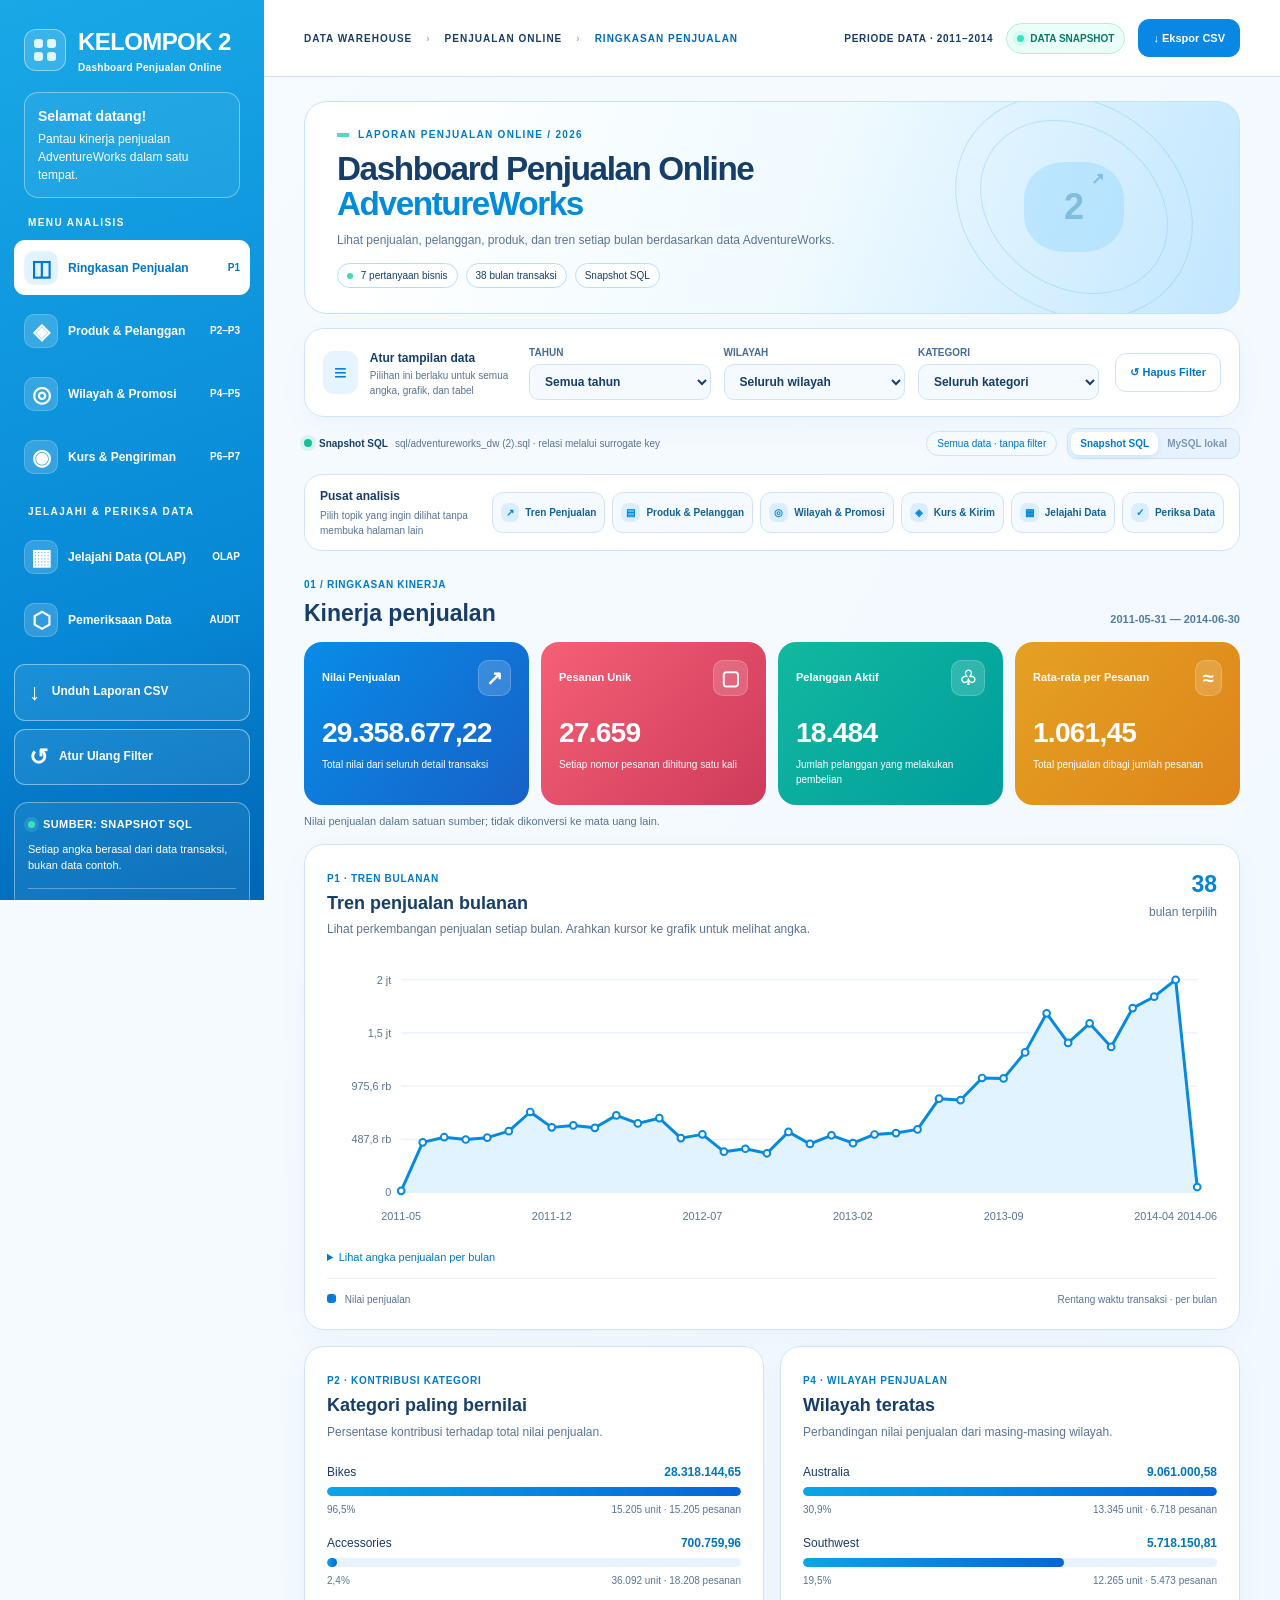
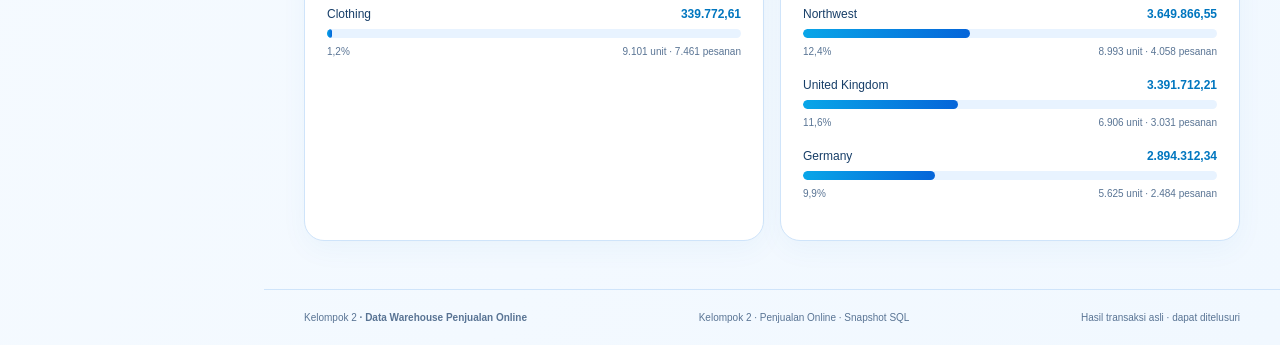
==== commit 261e1435: "feat: update dashboard README and visual evidence Kelompok 2" ====
--- a/dashboard/index.html
+++ b/dashboard/index.html
@@ -6,8 +6,8 @@
   <meta name="theme-color" content="#0789d8">
   <meta name="color-scheme" content="light">
   <meta http-equiv="Content-Security-Policy" content="default-src &#39;none&#39;; script-src &#39;self&#39;; style-src &#39;self&#39; &#39;unsafe-inline&#39;; img-src &#39;self&#39; data:; connect-src &#39;self&#39;; font-src &#39;self&#39;; base-uri &#39;none&#39;; object-src &#39;none&#39;; form-action &#39;none&#39;">
-  <meta name="description" content="AdventureWorks Online Sales Intelligence — dashboard berbasis data faktual dalam repository, dengan audit sumber dan OLAP explorer.">
-  <title>ATLAS Azure v5.1 · Dashboard AdventureWorks</title>
+  <meta name="description" content="Dashboard Penjualan Online AdventureWorks — Kelompok 2, ringkasan data penjualan, pemeriksaan kualitas data, dan eksplorasi OLAP.">
+  <title>Kelompok 2 | Dashboard Penjualan Online AdventureWorks</title>
   <link rel="stylesheet" href="assets/dashboard.css">
 </head>
 <body>
@@ -49,9 +49,9 @@
   </aside>
   <div class="overlay" id="sidebar-overlay" hidden></div>
   <div class="main-shell">
-    <header class="topbar"><button id="menu-toggle" class="icon-button mobile-menu" aria-label="Buka menu">☰</button><div class="crumb">DATA WAREHOUSE <span>›</span> PENJUALAN ONLINE <span>›</span> <strong id="crumb-current">RINGKASAN</strong></div><div class="top-actions"><span class="top-date">PERIODE DATA · 2011–2014</span><span class="status-chip"><i></i><span id="status-text">MEMUAT DATA</span></span><button class="toolbar-button" id="export-button" title="Unduh data sesuai filter">↓ <span>Ekspor CSV</span></button></div></header>
+    <header class="topbar"><button id="menu-toggle" class="icon-button mobile-menu" aria-label="Buka menu">☰</button><div class="crumb">DATA WAREHOUSE <span>›</span> PENJUALAN ONLINE <span>›</span> <strong id="crumb-current">RINGKASAN</strong></div><div class="top-actions"><span class="top-date" id="top-period">PERIODE DATA · 2011–2014</span><span class="status-chip"><i></i><span id="status-text">MEMUAT DATA</span></span><button class="toolbar-button" id="export-button" title="Unduh data sesuai filter">↓ <span>Ekspor CSV</span></button></div></header>
     <main id="main-content" tabindex="-1">
-      <section class="hero"><div class="hero-glow"></div><div class="hero-content"><div class="eyebrow"><span class="tiny-block"></span> LAPORAN PENJUALAN ONLINE / 2026</div><h1 id="page-heading">Dashboard Penjualan Online<br><em>AdventureWorks</em></h1><p id="page-subtitle">Lihat penjualan, pelanggan, produk, dan tren setiap bulan berdasarkan data AdventureWorks.</p><div class="hero-pills"><span><i class="mini-dot"></i> 7 pertanyaan bisnis</span><span id="hero-months">Periode data sedang dimuat</span><span id="hero-source">Snapshot SQL</span></div></div><div class="hero-art" aria-hidden="true"><div class="orbit orbit-a"></div><div class="orbit orbit-b"></div><div class="orbit-center">A<span>↗</span></div><div class="grid-dots"></div></div></section>
+      <section class="hero"><div class="hero-glow"></div><div class="hero-content"><div class="eyebrow"><span class="tiny-block"></span> LAPORAN PENJUALAN ONLINE / 2026</div><h1 id="page-heading">Dashboard Penjualan Online<br><em>AdventureWorks</em></h1><p id="page-subtitle">Lihat penjualan, pelanggan, produk, dan tren setiap bulan berdasarkan data AdventureWorks.</p><div class="hero-pills"><span><i class="mini-dot"></i> 7 pertanyaan bisnis</span><span id="hero-months">Periode data sedang dimuat</span><span id="hero-source">Snapshot SQL</span></div></div><div class="hero-art" aria-hidden="true"><div class="orbit orbit-a"></div><div class="orbit orbit-b"></div><div class="orbit-center">2<span>↗</span></div><div class="grid-dots"></div></div></section>
       <section class="filter-deck" aria-label="Filter global"><div class="filter-head"><span class="filter-icon">≡</span><div><strong>Atur tampilan data</strong><small>Pilihan ini berlaku untuk semua angka, grafik, dan tabel</small></div></div><div class="filter-fields"><label>Tahun<select id="year-filter"><option value="">Semua tahun</option></select></label><label >Wilayah<select id="region-filter"><option value="">Seluruh wilayah</option></select></label><label>Kategori<select id="category-filter"><option value="">Seluruh kategori</option></select></label></div><button id="reset-button" class="reset-button">↺ Hapus Filter</button></section>
       <div class="source-row"><span class="source-notice"><span class="source-ring"></span><strong id="source-title">Snapshot dari dump SQL</strong><span id="source-description">Dimuat dari sql/adventureworks_dw (2).sql · relasi melalui surrogate key</span></span><span class="live-filter-chip" id="active-filter-count">Semua data · tanpa filter</span><div class="source-toggle" role="group" aria-label="Pilih sumber data"><button class="selected" id="mode-zip" aria-pressed="true">Snapshot SQL</button><button id="mode-live" aria-pressed="false" disabled title="Menunggu pemeriksaan ketersediaan API lokal">MySQL lokal</button></div></div>
 
@@ -82,12 +82,12 @@
        <section class="view" id="view-product" hidden><div class="section-top"><div><span class="section-index">02 / PRODUK DAN PELANGGAN</span><h2>Produk & pelanggan</h2></div><span class="section-note">P2 · P3</span></div><div class="mini-kpi-row"><div class="mini-kpi"><span>Unit Terjual</span><strong id="products-units">—</strong></div><div class="mini-kpi"><span>Kategori Berkontribusi</span><strong id="products-category-count">—</strong></div><div class="mini-kpi"><span>Produk Teratas</span><strong class="long-kpi" id="products-leading">—</strong></div></div><div class="two-col"><article class="card"><div class="card-head"><div><span class="section-index">P2 · PERINGKAT PRODUK</span><h3>Produk dengan penjualan tertinggi</h3><p>Peringkat produk berdasarkan data yang sedang kamu pilih.</p></div></div><div class="metric-bars" id="product-bars"></div></article><article class="card"><div class="card-head"><div><span class="section-index">P2 · KOMPOSISI KATEGORI</span><h3>Komposisi kategori</h3><p>Nilai penjualan dan jumlah unit untuk setiap kategori.</p></div></div><div class="mix-list" id="category-mix"></div></article></div><article class="card full"><div class="card-head"><div><span class="section-index">P3 · PELANGGAN TERATAS</span><h3>Pelanggan dengan kontribusi terbesar</h3><p>Setiap pesanan pelanggan dihitung satu kali.</p></div></div><div class="search-tools"><label for="customer-search">Cari pelanggan pada data terpilih</label><input id="customer-search" type="search" autocomplete="off" maxlength="100" placeholder="Ketik nama atau ID pelanggan…" aria-label="Cari dalam tabel pelanggan teratas" /><small id="customer-search-count">Mencari seluruh pelanggan pada filter aktif</small></div><div class="table-scroller"><table><thead><tr><th>#</th><th>Pelanggan</th><th class="right">Pesanan</th><th class="right">Nilai penjualan</th></tr></thead><tbody id="customers-table"></tbody></table></div></article></section>
        <section class="view" id="view-market" hidden><div class="section-top"><div><span class="section-index">03 / WILAYAH DAN PROMOSI</span><h2>Wilayah & promosi</h2></div><span class="section-note">P4 · P5</span></div><div class="two-col"><article class="card"><div class="card-head"><div><span class="section-index">P4 · PERINGKAT WILAYAH</span><h3>Penjualan per wilayah</h3><p>Berdasarkan wilayah penjualan yang tercatat pada transaksi.</p></div></div><div class="metric-bars" id="market-territories"></div></article><article class="card"><div class="card-head"><div><span class="section-index">P4 · KONTRIBUSI REGIONAL</span><h3>Distribusi grup regional</h3><p>Amerika Utara, Eropa, dan Pasifik.</p></div></div><div class="mix-list" id="region-mix"></div></article></div><article class="card full"><div class="card-head"><div><span class="section-index">P5 · ANALISIS PROMOSI</span><h3>Promosi yang tercatat pada transaksi</h3><p>Persentase program promosi berbeda dari diskon yang benar-benar terpakai.</p></div><div class="highlight-stat"><strong id="tagged-sales">—</strong><small>revenue berlabel promosi</small></div></div><div class="table-scroller"><table><thead><tr><th>Program promosi</th><th>Jenis</th><th class="right">Tarif referensi</th><th class="right">Detail</th><th class="right">Pesanan</th><th class="right">Nilai penjualan</th></tr></thead><tbody id="promos-table"></tbody></table></div></article><article class="insights-strip"><div><span class="insights-label">P5 · ESTIMASI DISKON PROMOSI</span><strong id="promo-estimate">—</strong><small>Nilai perkiraan berdasarkan persentase promosi, bukan potongan harga yang benar-benar diterapkan.</small></div><div><span class="insights-label">P3 · PELANGGAN BERNILAI TINGGI</span><strong id="vip-count">—</strong><small>Pelanggan dengan nilai penjualan di atas 10.000 satuan sumber pada pilihan filter saat ini</small></div><div><span class="insights-label">P3 · PELANGGAN BERULANG</span><strong id="repeat-count">—</strong><small>Pelanggan yang melakukan setidaknya dua pesanan berbeda</small></div></article>
        </section>
-       <section class="view" id="view-operations" hidden><div class="section-top"><div><span class="section-index">04 / KURS DAN PENGIRIMAN</span><h2>Kurs & pengiriman</h2></div><span class="section-note">P6 · P7</span></div><div class="two-col"><article class="card"><div class="card-head"><div><span class="section-index">P6 · KELENGKAPAN DATA KURS</span><h3>Referensi kurs per pesanan</h3><p>Pesanan tanpa referensi kurs tidak otomatis berarti menggunakan dolar AS.</p></div></div><div class="donut-layout"><div class="donut" id="rate-donut"><div><strong id="rate-pct">—</strong><small>memiliki kurs</small></div></div><div class="donut-legend" id="rate-legend"></div></div><p class="small-note">Metrik ini memakai Setiap nomor pesanan dihitung satu kali — bukan jumlah baris detail.</p></article><article class="card"><div class="card-head"><div><span class="section-index">P7 · METODE PENGIRIMAN</span><h3>Metode pengiriman</h3><p>Jumlah pesanan berdasarkan cara pengiriman yang tercatat.</p></div></div><div class="metric-bars" id="shipping-bars"></div><div class="ops-footnote" id="shipping-note">Distribusi dihitung dari data terpilih.</div></article></div><article class="card full"><div class="card-head"><div><span class="section-index">P6 · RINCIAN MATA UANG</span><h3>Distribusi kode tujuan kurs</h3><p>Pesanan tanpa informasi kurs ditampilkan tersendiri, bukan dianggap sebagai transaksi USD.</p></div></div><div class="table-scroller"><table><thead><tr><th>Kode tujuan / status</th><th class="right">Pesanan unik</th><th class="right">Nilai penjualan</th><th class="right">Proporsi pesanan</th></tr></thead><tbody id="currencies-table"></tbody></table></div></article><article class="insights-strip mini"><div><span class="insights-label">P6 · TIDAK ADA REFERENSI KURS</span><strong id="unknown-rate-percent">—</strong><small>Proporsi pesanan yang tidak memiliki referensi kurs</small></div><div><span class="insights-label">INTERPRETASI</span><strong>Tanpa kurs ≠ pasti USD</strong><small>Referensi kurs yang kosong bukan berarti nilainya nol atau mata uangnya pasti dolar AS.</small></div></article></section>
+       <section class="view" id="view-operations" hidden><div class="section-top"><div><span class="section-index">04 / KURS DAN PENGIRIMAN</span><h2>Kurs & pengiriman</h2></div><span class="section-note">P6 · P7</span></div><div class="two-col"><article class="card"><div class="card-head"><div><span class="section-index">P6 · KELENGKAPAN DATA KURS</span><h3>Referensi kurs per pesanan</h3><p>Pesanan tanpa referensi kurs tidak otomatis berarti menggunakan dolar AS.</p></div></div><div class="donut-layout"><div class="donut" id="rate-donut"><div><strong id="rate-pct">—</strong><small>memiliki kurs</small></div></div><div class="donut-legend" id="rate-legend"></div></div><p class="small-note">Metrik ini menghitung setiap nomor pesanan satu kali, bukan jumlah baris detail.</p></article><article class="card"><div class="card-head"><div><span class="section-index">P7 · METODE PENGIRIMAN</span><h3>Metode pengiriman</h3><p>Jumlah pesanan berdasarkan cara pengiriman yang tercatat.</p></div></div><div class="metric-bars" id="shipping-bars"></div><div class="ops-footnote" id="shipping-note">Distribusi dihitung dari data terpilih.</div></article></div><article class="card full"><div class="card-head"><div><span class="section-index">P6 · RINCIAN MATA UANG</span><h3>Distribusi kode tujuan kurs</h3><p>Pesanan tanpa informasi kurs ditampilkan tersendiri, bukan dianggap sebagai transaksi USD.</p></div></div><div class="table-scroller"><table><thead><tr><th>Kode tujuan / status</th><th class="right">Pesanan unik</th><th class="right">Nilai penjualan</th><th class="right">Proporsi pesanan</th></tr></thead><tbody id="currencies-table"></tbody></table></div></article><article class="insights-strip mini"><div><span class="insights-label">P6 · TIDAK ADA REFERENSI KURS</span><strong id="unknown-rate-percent">—</strong><small>Proporsi pesanan yang tidak memiliki referensi kurs</small></div><div><span class="insights-label">INTERPRETASI</span><strong>Tanpa kurs ≠ pasti USD</strong><small>Referensi kurs yang kosong bukan berarti nilainya nol atau mata uangnya pasti dolar AS.</small></div></article></section>
        <section class="view" id="view-olap" hidden><div class="section-top"><div><span class="section-index">05 / JELAJAHI DATA OLAP</span><h2>Penelusuran OLAP</h2></div><span class="section-note">DRILL · SLICE · DICE</span></div><div class="olap-intro"><div class="olap-icon">▦</div><div><strong>Lihat data dari beberapa sudut pandang menggunakan data snapshot SQL.</strong><p>Penelusuran di halaman ini memakai agregasi JavaScript dari snapshot SQL, bukan hasil menjalankan MDX pada server Mondrian. Kode cube XML dan kueri MDX tersedia dalam paket OLAP terpisah.</p></div></div><div class="card full"><div class="card-head"><div><span class="section-index">PILIH SUDUT PANDANG DATA</span><h3>Pilih informasi yang ingin ditelusuri</h3><p>Semua angka mengikuti filter global di bagian atas.</p></div><div class="olap-controls"><label>Hierarki<select id="olap-hierarchy"><option value="time">Waktu</option><option value="product">Produk</option><option value="geo">Wilayah</option><option value="customer">Tipe pelanggan</option><option value="promo">Tipe promosi</option><option value="currency">Kurs / mata uang</option><option value="ship">Metode kirim</option></select></label><label>Ukuran<select id="olap-measure"><option value="revenue">Nilai Penjualan</option><option value="orders">Pesanan Unik</option><option value="units">Unit Terjual</option></select></label></div></div><div class="drill-toolbar"><div class="drill-steps" id="drill-steps"></div><div class="drill-actions"><button id="drill-back">← Naik level</button><button id="drill-next">Drill down →</button></div></div><div class="olap-bars" id="olap-bars"></div><p class="small-note" id="olap-note">—</p></div><div class="two-col"><article class="card"><div class="card-head"><div><span class="section-index">UKURAN ANALISIS</span><h3>Definisi ukuran</h3></div></div><div class="measure-list"><div><b>Sales Amount</b><span>SUM(line_total), aditif</span></div><div><b>Distinct Orders</b><span>COUNT(DISTINCT sales_order_id), nonaditif</span></div><div><b>Rata-rata per Pesanan</b><span>Sales Amount / Distinct Orders</span></div><div><b>Order Quantity</b><span>SUM(order_qty), aditif</span></div></div></article><article class="card"><div class="card-head"><div><span class="section-index">BERKAS PENDUKUNG MONDRIAN</span><h3>Berkas OLAP untuk pengujian Mondrian</h3></div></div><p class="file-list"><code>olap/adventureworks_online_sales.xml</code><span>XML schema Mondrian</span><code>olap/mdx/01-07-pertanyaan-bisnis.mdx</code><span>MDX P1–P7 + calculated member</span><code>olap/sql/rekonsiliasi_cube.sql</code><span>Verifikasi kesesuaian cube terhadap DW</span></p><p class="small-note">Runtime Mondrian/MDX belum dapat diverifikasi dari browser ini. Uji dengan Schema Workbench/Mondrian.</p></article></div></section>
-       <section class="view" id="view-audit" hidden><div class="section-top"><div><span class="section-index">06 / PEMERIKSAAN DATA</span><h2>Pemeriksaan sumber & kualitas data</h2></div><span class="section-note">DATA ASLI · DAPAT DITELUSURI</span></div><div class="audit-hero"><div><span class="section-index">ASAL DATA</span><h3>Sumber dan hasil pemeriksaan</h3><p id="source-file">Arsip SQL pilihan: adventureworks_dw (2).sql</p></div><span class="verified-mark">✓ AGREGASI<br>TERVERIFIKASI</span></div><div class="audit-grid"><article class="card"><span class="section-index">PEMERIKSAAN DETAIL TRANSAKSI</span><h3 id="audit-rows">—</h3><p>Detail terpilih / detail unik</p></article><article class="card"><span class="section-index">KESESUAIAN JUMLAH PESANAN</span><h3 id="audit-orders">—</h3><p>Pesanan unik (bukan jumlah detail)</p></article><article class="card"><span class="section-index">REFERENSI KURS</span><h3 id="audit-rate">—</h3><p>Pesanan tanpa referensi kurs yang diketahui</p></article><article class="card"><span class="section-index">DISKON YANG DITERAPKAN</span><h3 id="audit-discount">—</h3><p>Baris dengan UnitPriceDiscount > 0</p></article></div><article class="card full"><div class="card-head"><div><span class="section-index">SUMBER DATA DAN BATAS PENGUJIAN</span><h3>Bagian yang sudah diperiksa dan masih perlu diuji</h3></div></div><div class="audit-rows"><div><span class="audit-dot ok"></span><div><b>Snapshot dibangun dari dump SQL proyek.</b><p>Seluruh detail fakta dimuat, lalu dihubungkan ke dimensi melalui surrogate key. Jumlah dan nilai pada halaman ini mengikuti filter global.</p></div></div><div><span class="audit-dot ok"></span><div><b>Definisi metrik dapat ditelusuri.</b><p>Penjualan = SUM(line_total), pesanan = COUNT(DISTINCT sales_order_id), unit = SUM(order_qty), pelanggan aktif = customer_id bisnis unik yang diketahui. Nilai penjualan ditampilkan dalam satuan sumber tanpa mengasumsikan konversi mata uang.</p></div></div><div><span class="audit-dot warn"></span><div><b>Unknown member dan kelengkapan referensi.</b><p id="audit-references">Menunggu data.</p><p id="audit-unknown">Menunggu data.</p></div></div><div><span class="audit-dot warn"></span><div><b>Eksplorasi snapshot berbeda dari eksekusi Mondrian.</b><p>Drill-down di browser merupakan agregasi JavaScript. Validasi XML tidak membuktikan kueri MDX berhasil dieksekusi; lihat laporan audit untuk bukti runtime.</p></div></div><div><span class="audit-dot warn"></span><div><b>Keterbatasan sumber.</b><p id="audit-source-notes">Dump historis tidak membuktikan keberhasilan ETL ulang atau kepatuhan standar kalender resmi.</p></div></div></div><div class="security-footnote"><span aria-hidden="true">?</span><span><strong>Sumber lokal:</strong> mode MySQL hanya tersedia ketika pemeriksaan API berhasil. Kredensial tetap berada di server. Snapshot tidak memerlukan kredensial database.</span></div><div class="hash-row">SOURCE SHA-256 <code id="source-hash">—</code></div></article></section>
+       <section class="view" id="view-audit" hidden><div class="section-top"><div><span class="section-index">06 / PEMERIKSAAN DATA</span><h2>Pemeriksaan sumber & kualitas data</h2></div><span class="section-note">DATA ASLI · DAPAT DITELUSURI</span></div><div class="audit-hero"><div><span class="section-index">ASAL DATA</span><h3>Sumber dan hasil pemeriksaan</h3><p id="source-file">Arsip SQL pilihan: adventureworks_dw (2).sql</p></div><span class="verified-mark">SNAPSHOT<br>SQL PROYEK</span></div><div class="audit-grid"><article class="card"><span class="section-index">PEMERIKSAAN DETAIL TRANSAKSI</span><h3 id="audit-rows">—</h3><p>Detail terpilih / detail unik</p></article><article class="card"><span class="section-index">KESESUAIAN JUMLAH PESANAN</span><h3 id="audit-orders">—</h3><p>Pesanan unik (bukan jumlah detail)</p></article><article class="card"><span class="section-index">REFERENSI KURS</span><h3 id="audit-rate">—</h3><p>Pesanan tanpa referensi kurs yang diketahui</p></article><article class="card"><span class="section-index">DISKON YANG DITERAPKAN</span><h3 id="audit-discount">—</h3><p>Baris dengan UnitPriceDiscount > 0</p></article></div><article class="card full"><div class="card-head"><div><span class="section-index">SUMBER DATA DAN BATAS PENGUJIAN</span><h3>Bagian yang sudah diperiksa dan masih perlu diuji</h3></div></div><div class="audit-rows"><div><span class="audit-dot ok"></span><div><b>Snapshot dibangun dari dump SQL proyek.</b><p>Seluruh detail fakta dimuat, lalu dihubungkan ke dimensi melalui surrogate key. Jumlah dan nilai pada halaman ini mengikuti filter global.</p></div></div><div><span class="audit-dot ok"></span><div><b>Definisi metrik dapat ditelusuri.</b><p>Penjualan = SUM(line_total), pesanan = COUNT(DISTINCT sales_order_id), unit = SUM(order_qty), pelanggan aktif = customer_id bisnis unik yang diketahui. Nilai penjualan ditampilkan dalam satuan sumber tanpa mengasumsikan konversi mata uang.</p></div></div><div><span class="audit-dot warn"></span><div><b>Unknown member dan kelengkapan referensi.</b><p id="audit-references">Menunggu data.</p><p id="audit-unknown">Menunggu data.</p></div></div><div><span class="audit-dot warn"></span><div><b>Eksplorasi snapshot berbeda dari eksekusi Mondrian.</b><p>Drill-down di browser merupakan agregasi JavaScript. Validasi XML tidak membuktikan kueri MDX berhasil dieksekusi; lihat laporan audit untuk bukti runtime.</p></div></div><div><span class="audit-dot warn"></span><div><b>Keterbatasan sumber.</b><p id="audit-source-notes">Dump historis tidak membuktikan keberhasilan ETL ulang atau kepatuhan standar kalender resmi.</p></div></div></div><div class="security-footnote"><span aria-hidden="true">&#9672;</span><span><strong>Sumber lokal:</strong> mode MySQL hanya tersedia ketika pemeriksaan API berhasil. Kredensial tetap berada di server. Snapshot tidak memerlukan kredensial database.</span></div><div class="hash-row">SOURCE SHA-256 <code id="source-hash">—</code></div></article></section>
       </div>
     </main>
-    <footer class="footer"><span>ATLAS Azure v5.1 <b>· AdventureWorks Data Intelligence</b></span><span>Kelompok 2 · Penjualan Online · <span id="footer-source">snapshot SQL</span></span><span>Hasil transaksi asli · dapat ditelusuri</span></footer>
+    <footer class="footer"><span>Kelompok 2 <b>· Data Warehouse Penjualan Online</b></span><span>Kelompok 2 · Penjualan Online · <span id="footer-source">snapshot SQL</span></span><span>Hasil transaksi asli · dapat ditelusuri</span></footer>
   </div>
 </div>
 
